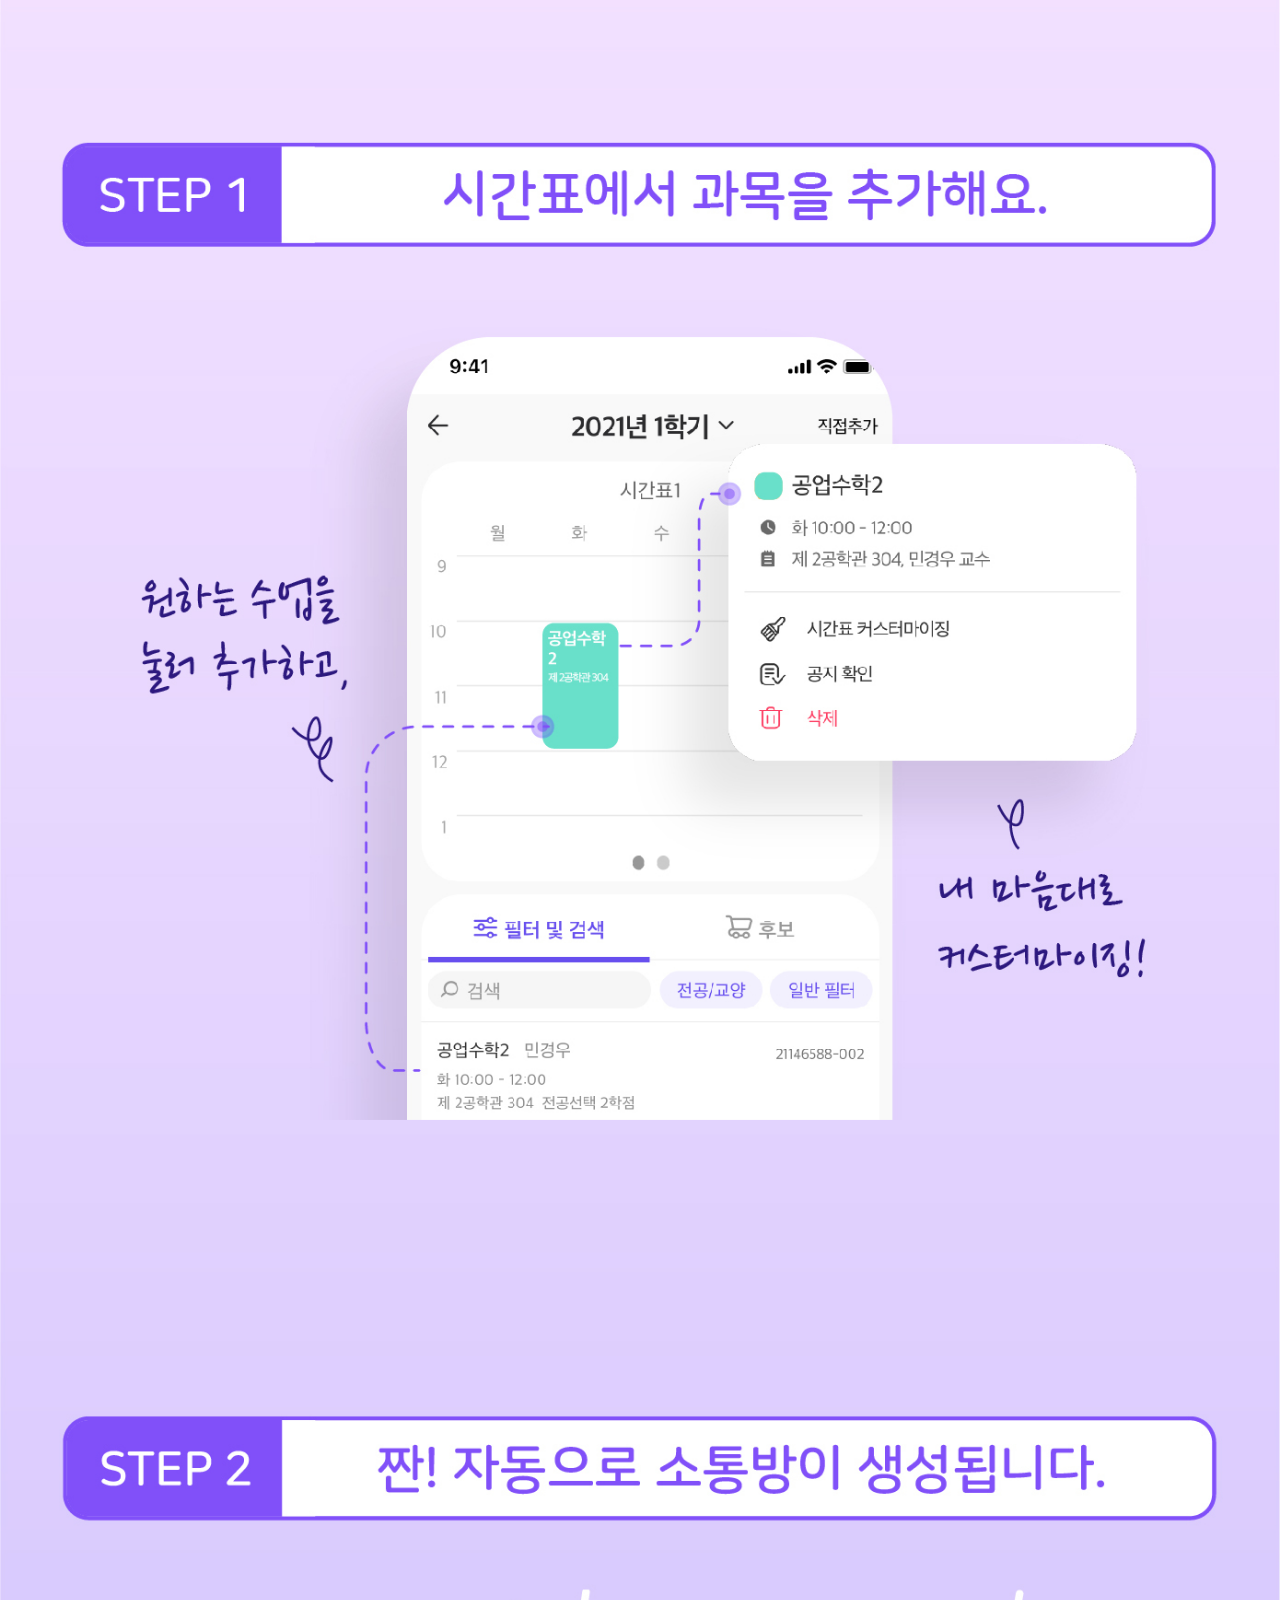
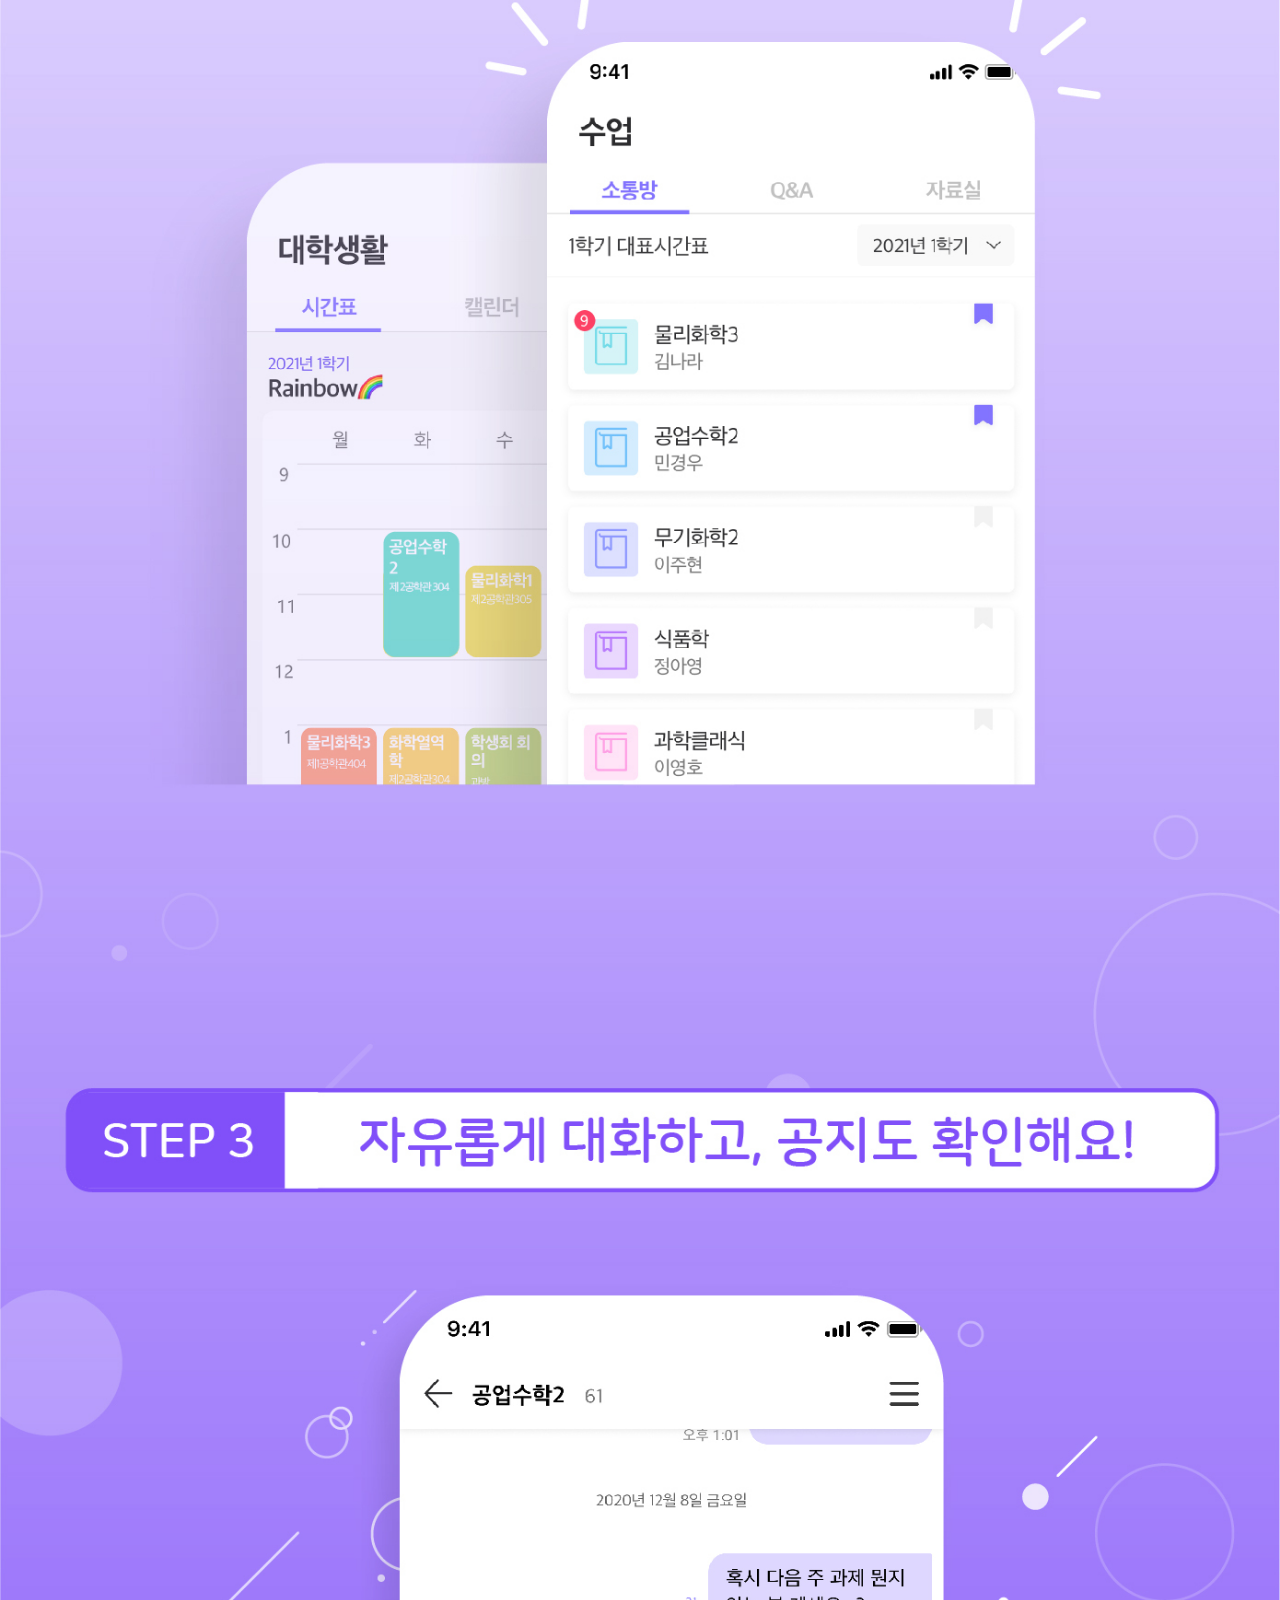
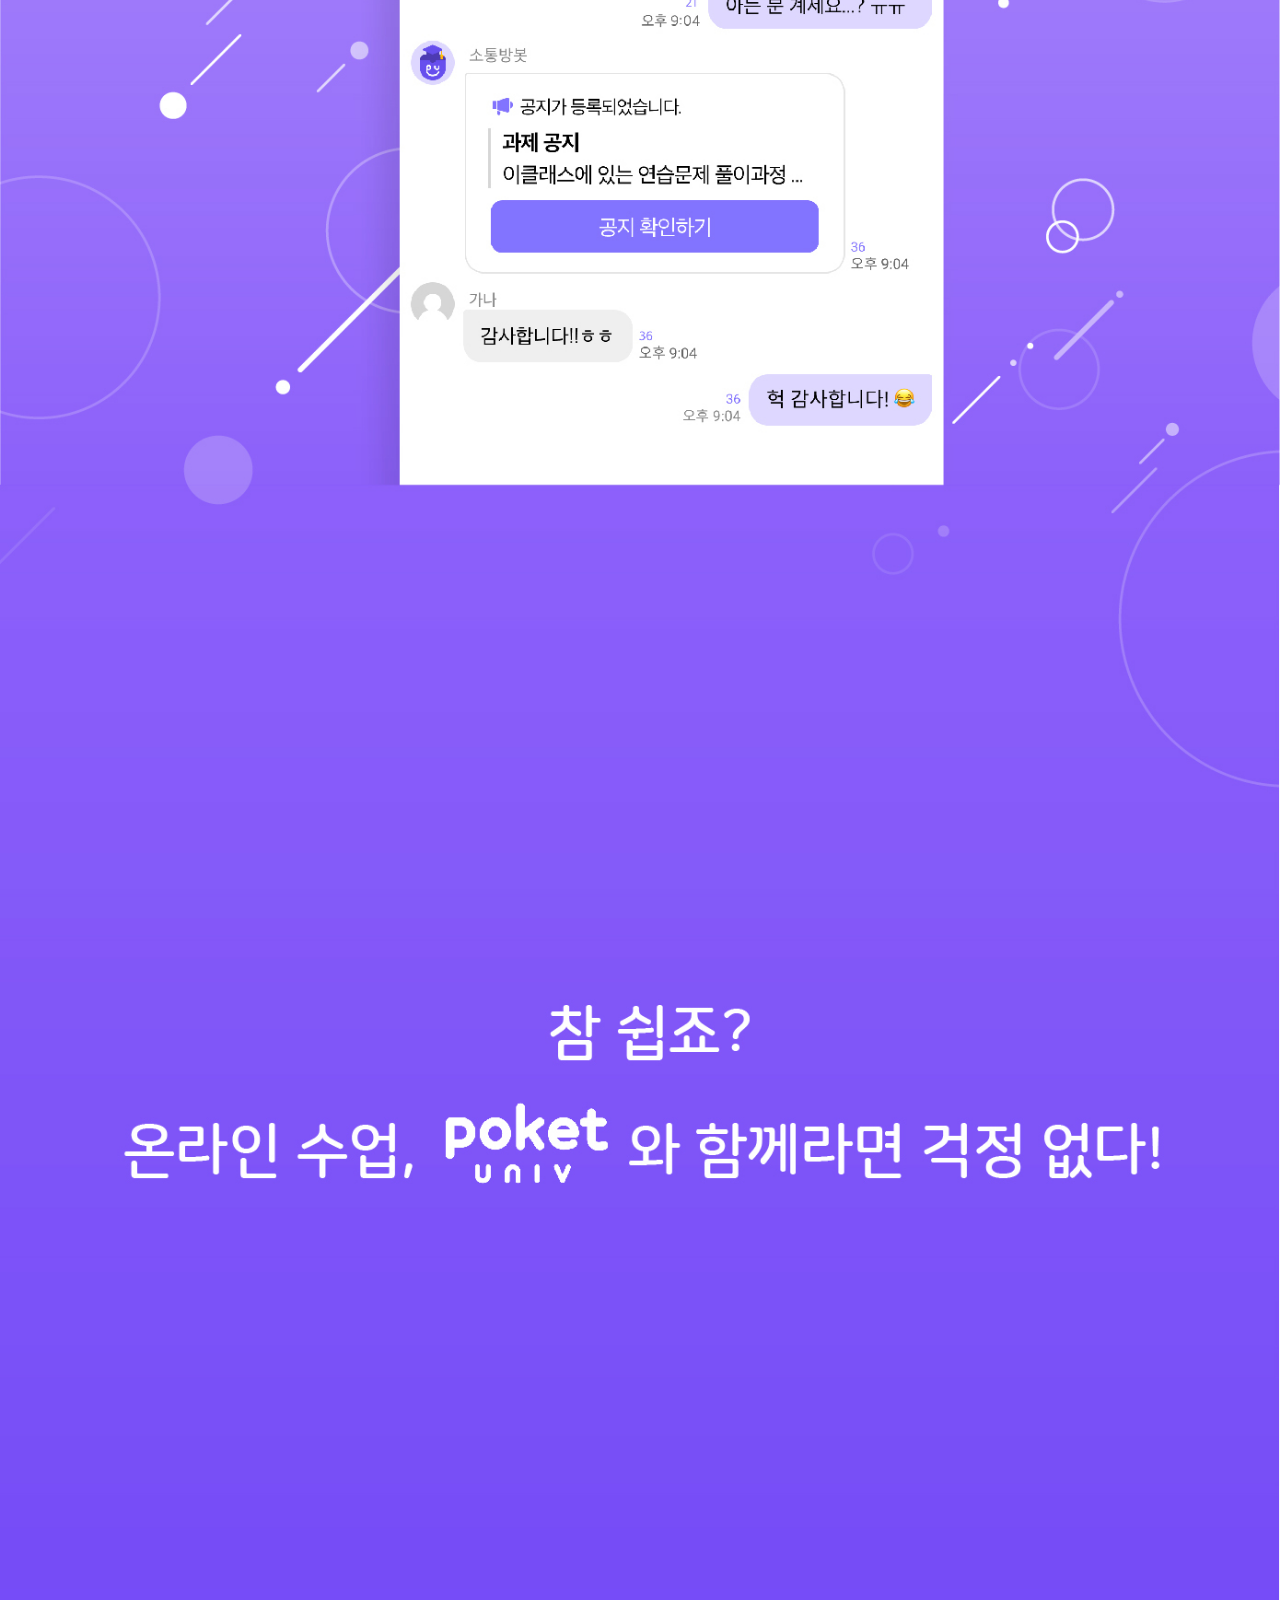
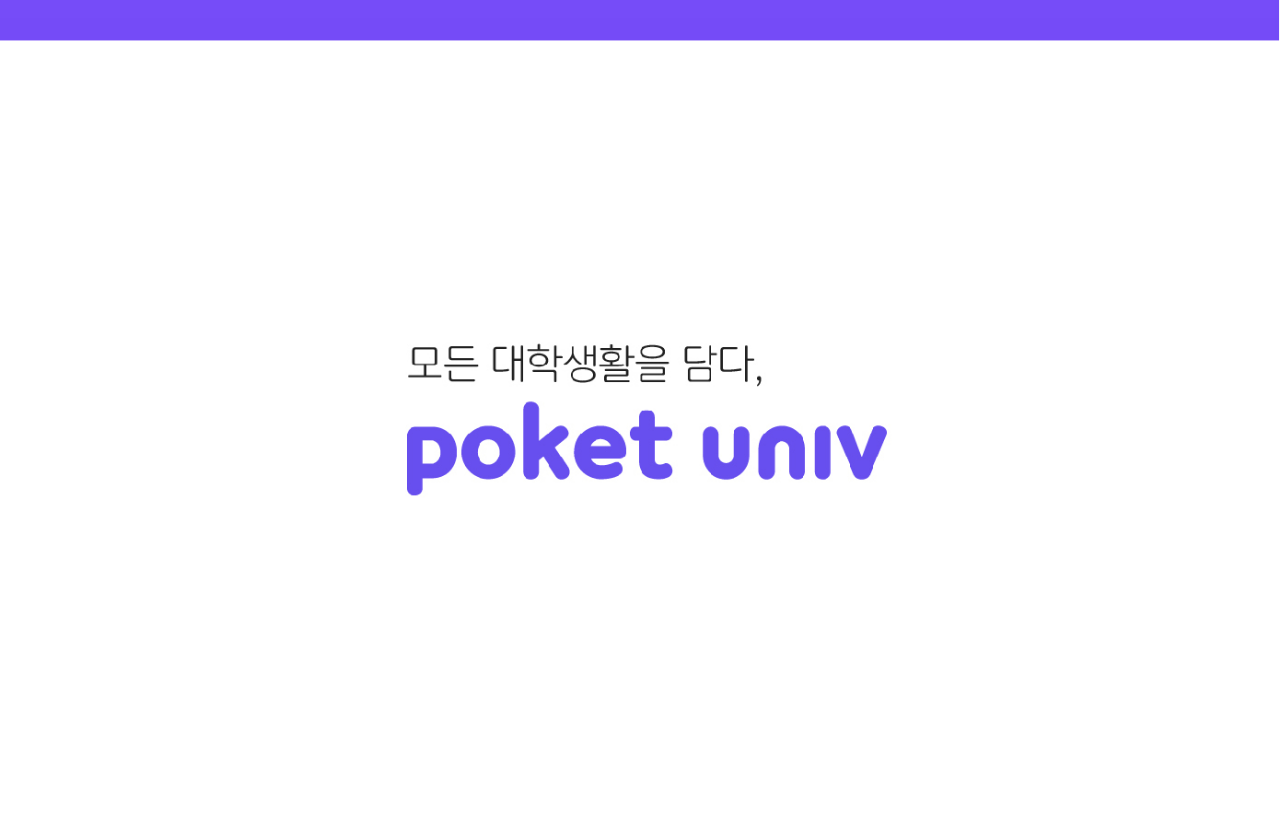
==== html/card_news_page.html @ 62d1d6f3 "feat: cardNews 퍼블리싱" ====
<!DOCTYPE html>
<html lang="ko">
<head>
    <meta charset="UTF-8">
    <meta http-equiv="X-UA-Compatible" content="IE=edge">
    <meta name="viewport" content="width=device-width, initial-scale=1.0">
    <title>PoketUniv Web_View</title>
    <link rel="stylesheet" href="../styles/reset.css">
    <link rel="stylesheet" href="../styles/styles.css">
</head>
<body>
    <main class="event-section">
        <img class="event-image" src="../assets/img_card_news.jpg" alt="카드뉴스 이미지"/>
    </main>
</body>
</html>
---- styles/styles.css ----
a:link { text-decoration: none;}
a:visited { text-decoration: none;}
a:hover { text-decoration: none;}

body{
    min-width: 100%;
    display: flex;
    justify-content: center;
}
.event-section{
    position: relative;
}

.event-image{
    max-width: 100%;
    height: auto;
}

.event-button{
    position: absolute;
    bottom: 5.5%;
    left: 50%;
    right: 50%;
    transform: translate(-50%,0);
    border: 0;
    background-color: #D7C9FE;
    color: #7803E9;
    font-size: 32px;
    width: 90%;
    border-radius: 50px;
    padding: 3% 0;
    font-weight: 600;
    text-align: center;
    line-height: inherit;
    text-decoration: none;
}

@media screen and (max-width: 767px) { 
    .event-button{
        font-size: 18px;
        border-radius: 30px;
    }
}

@media screen and (max-width: 300px) { 
    .event-button{
        font-size: 14px;
        border-radius: 30px;
    }
}
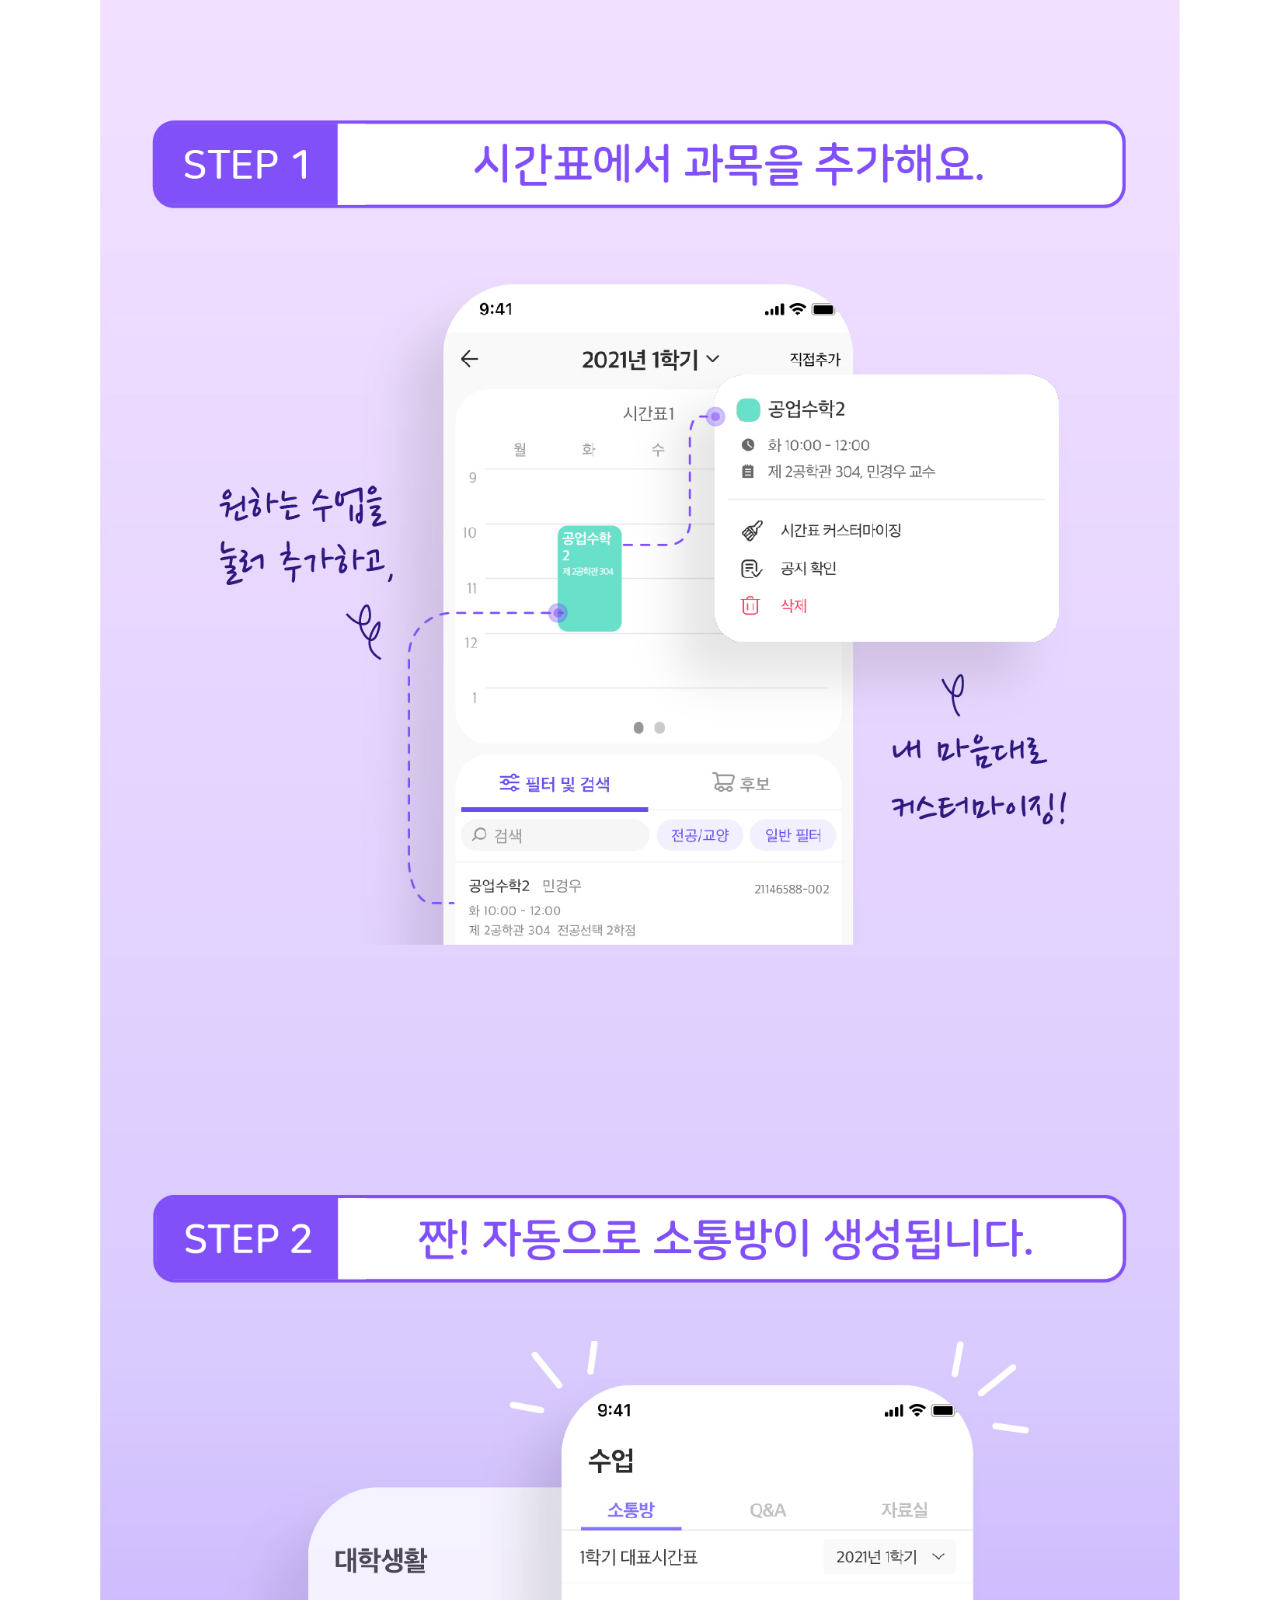
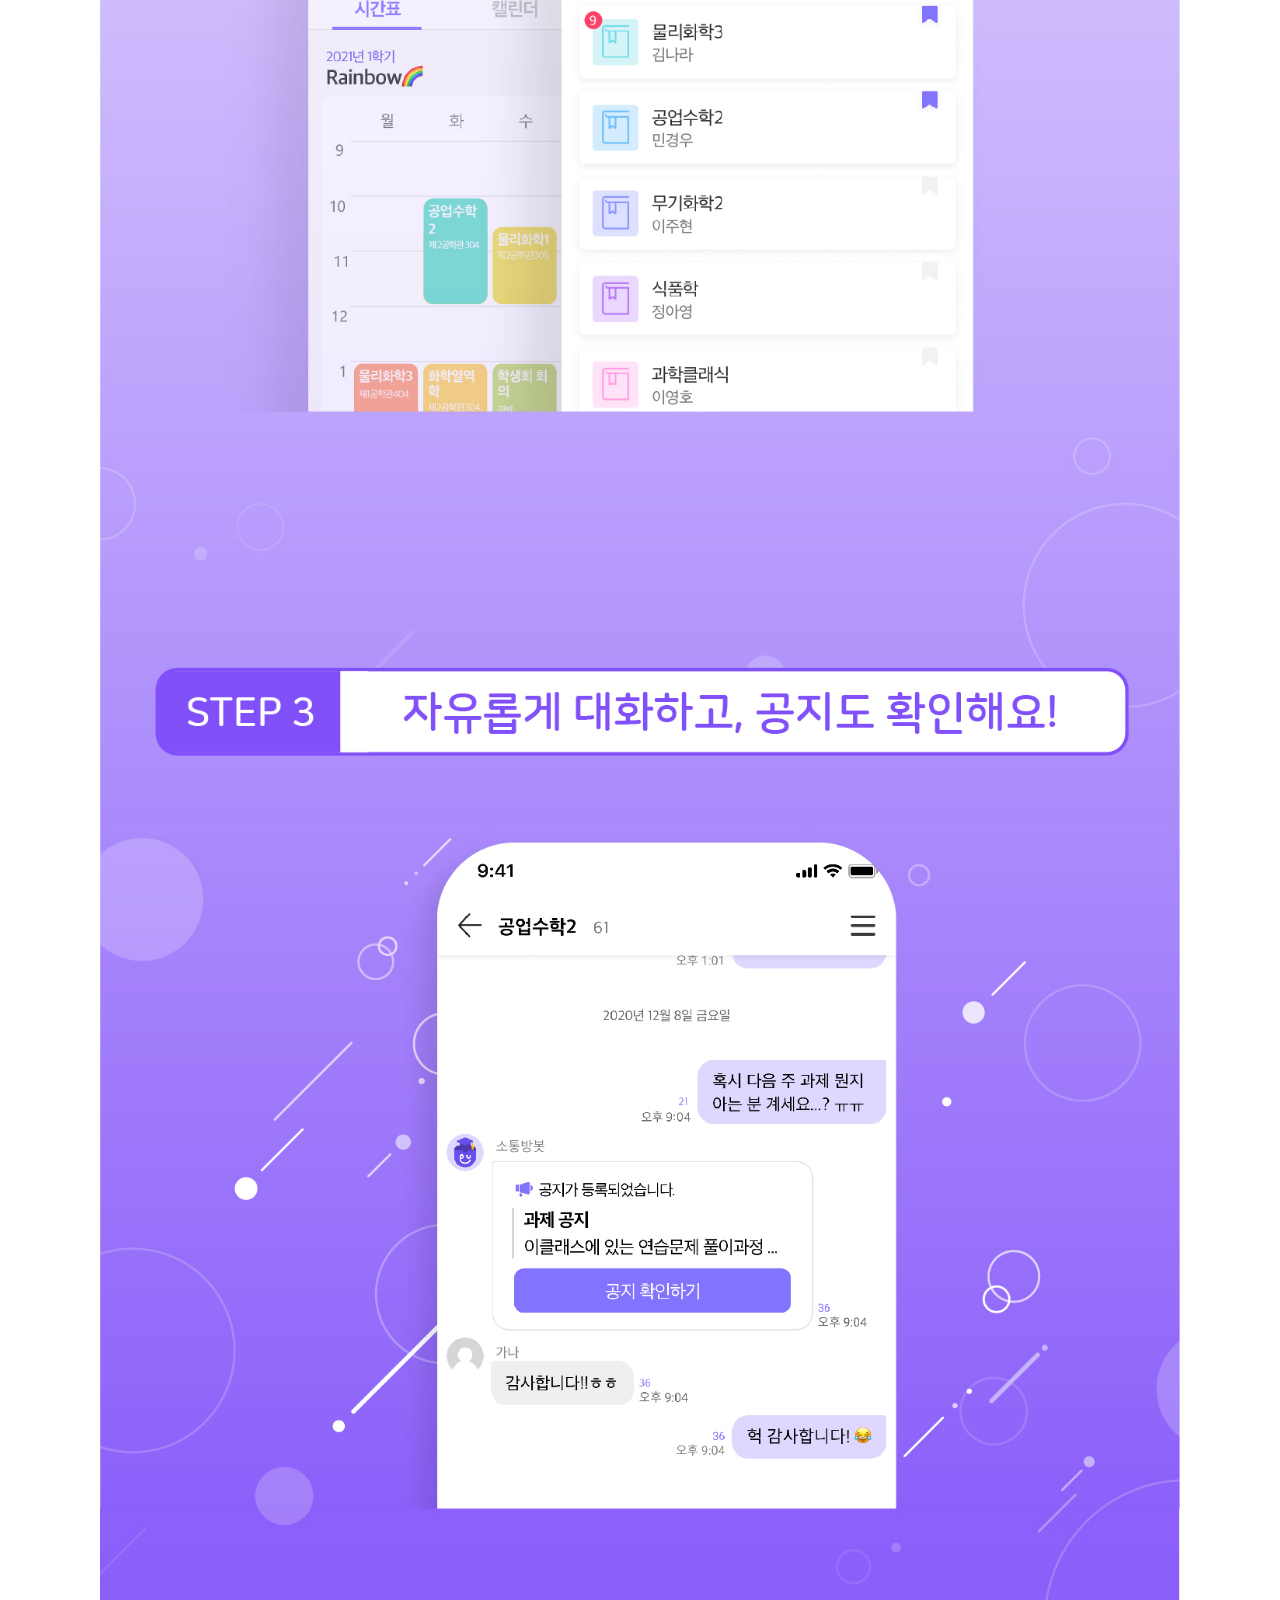
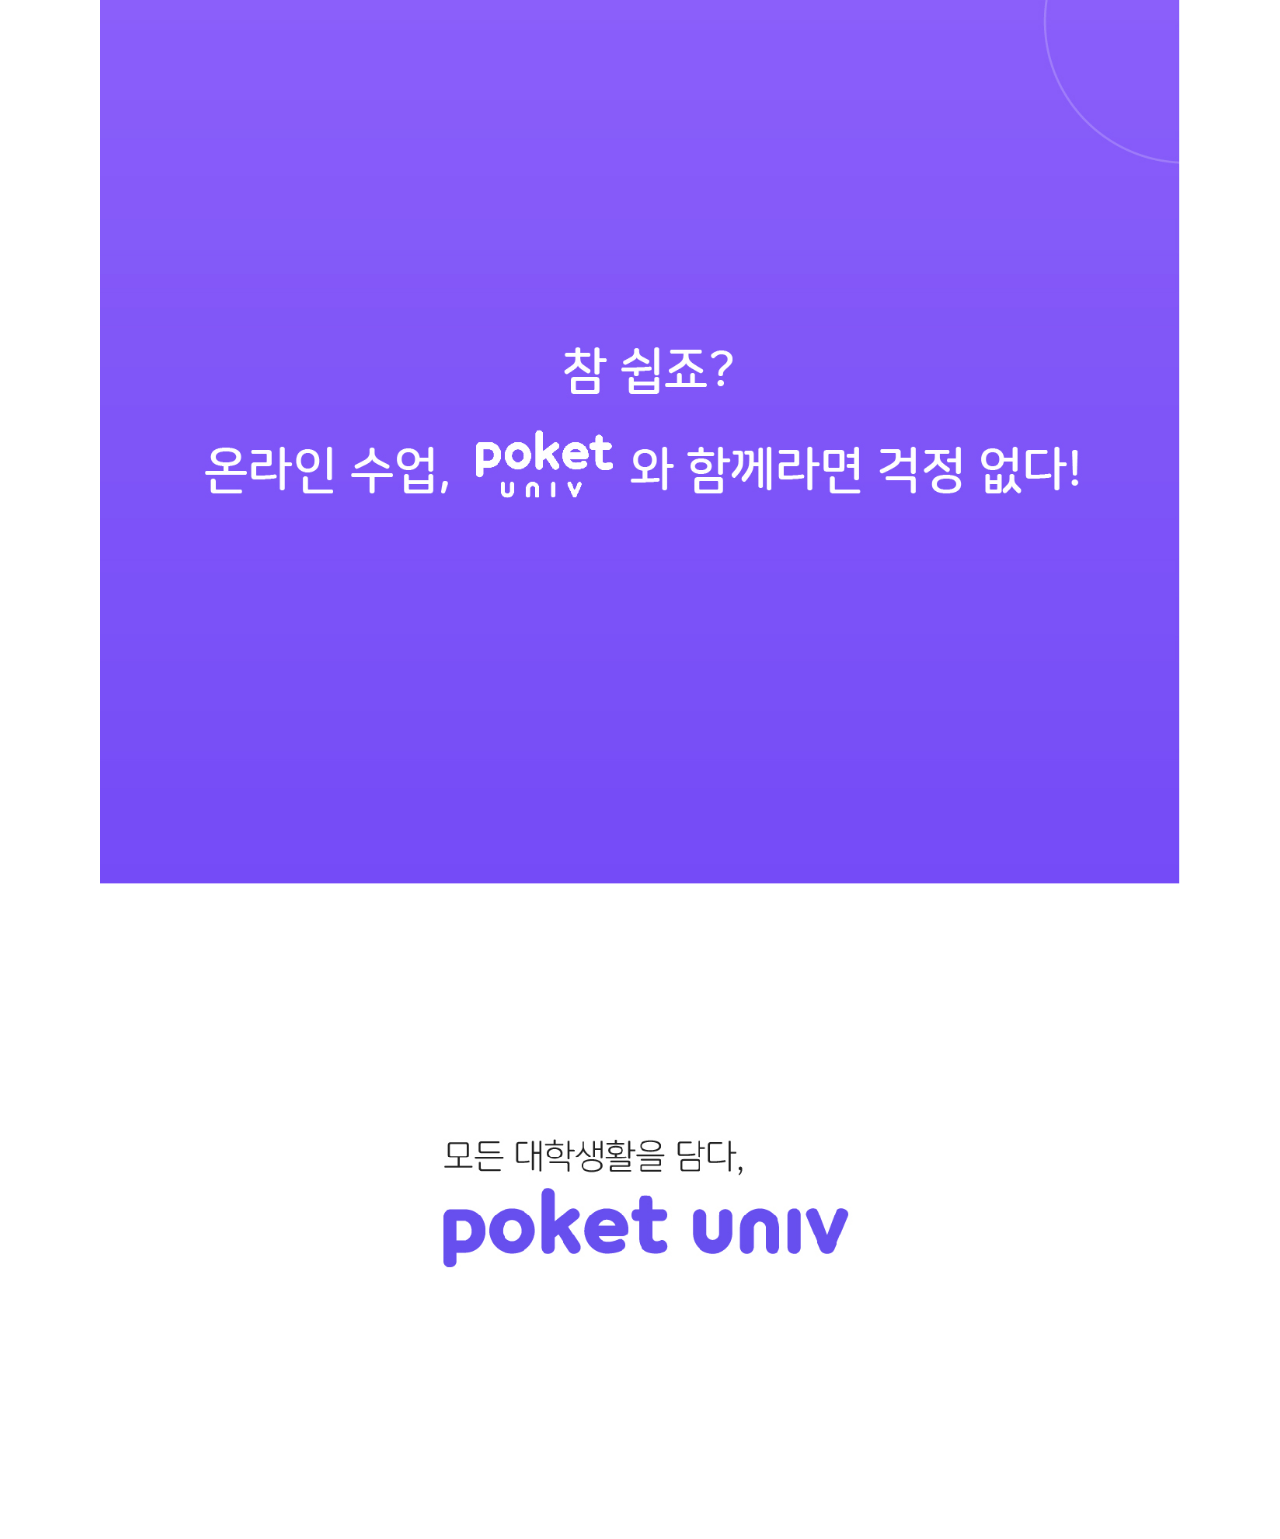
==== commit 0f98e030: "style: img 최대 크기 제한" ====
--- a/html/card_news_page.html
+++ b/html/card_news_page.html
@@ -10,7 +10,9 @@
 </head>
 <body>
     <main class="event-section">
-        <img class="event-image" src="../assets/img_card_news.jpg" alt="카드뉴스 이미지"/>
+        <section class="section_img-holder">
+            <img class="event-image" src="../assets/img_card_news.jpg" alt="카드뉴스 이미지"/>
+        </section>
     </main>
 </body>
 </html>--- a/styles/styles.css
+++ b/styles/styles.css
@@ -34,6 +34,9 @@
     line-height: inherit;
     text-decoration: none;
 }
+.section_img-holder{
+    max-width: 1080px;
+}
 
 @media screen and (max-width: 767px) { 
     .event-button{
